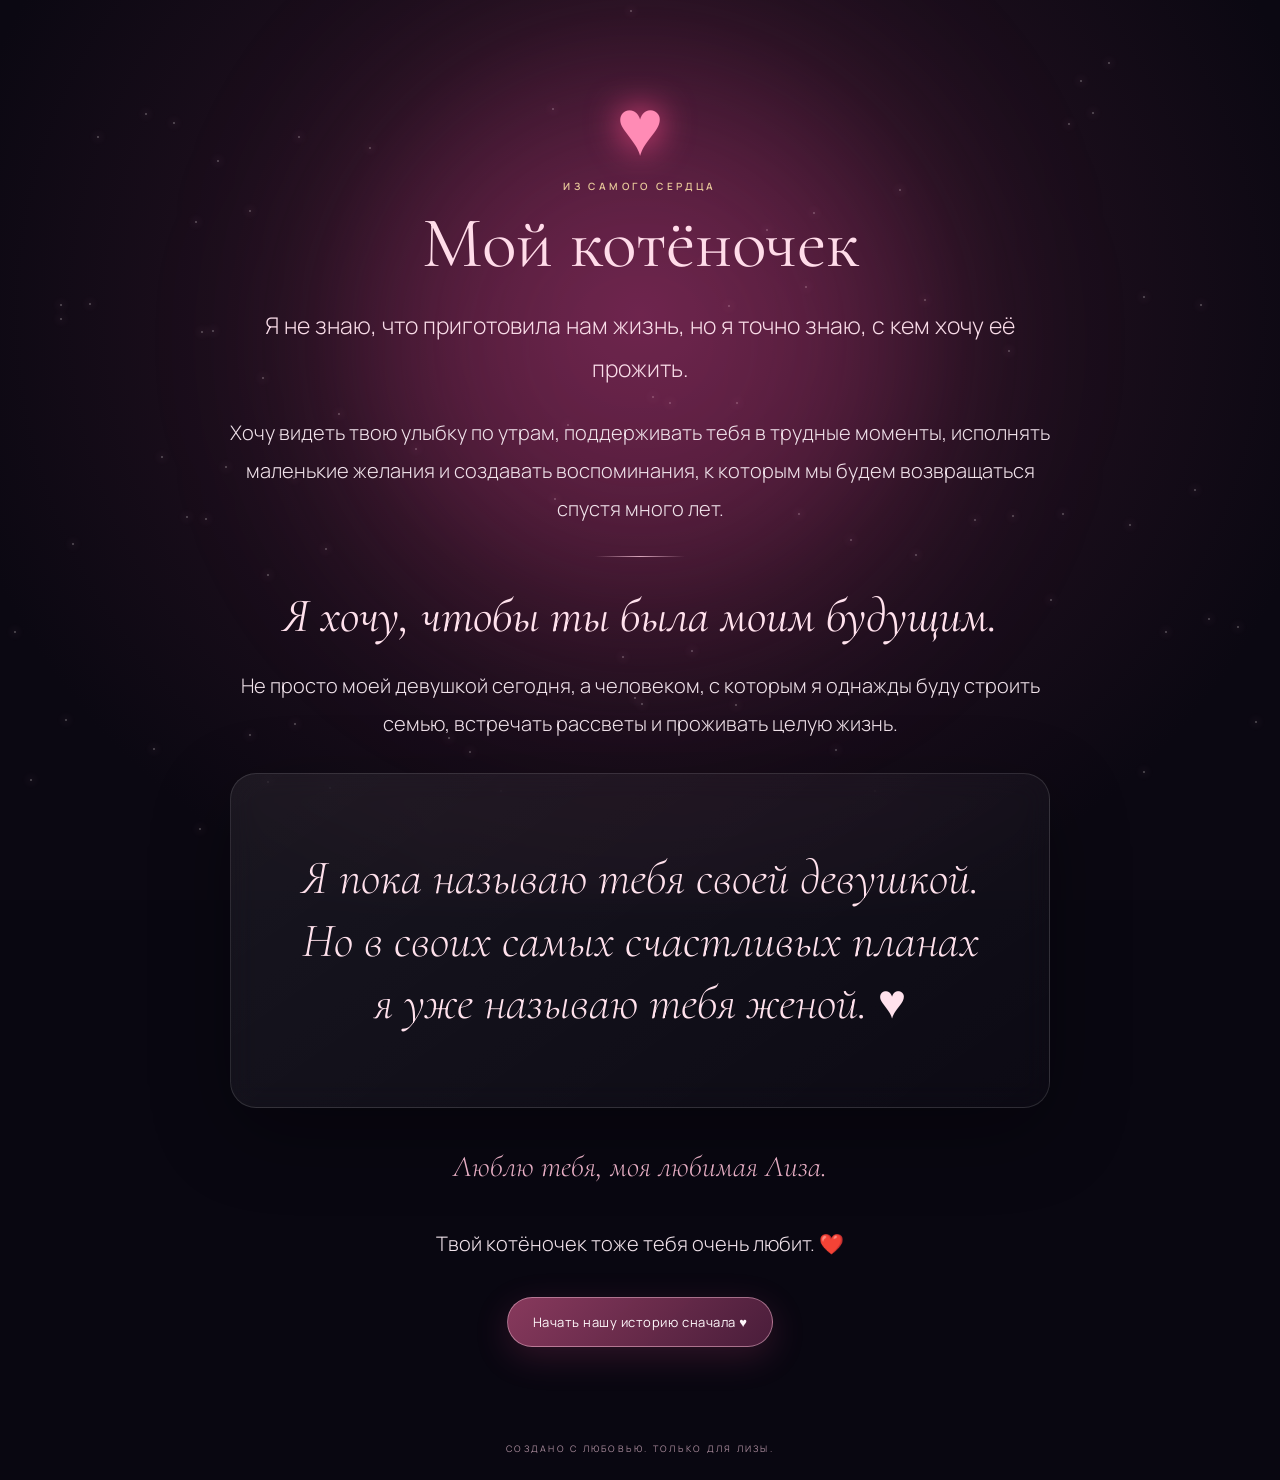
==== forever.html @ e4e8ba5c "Add files via upload" ====
<!doctype html><html lang="ru"><head><meta charset="utf-8"><meta name="viewport" content="width=device-width,initial-scale=1"><meta name="theme-color" content="#090711"><title>Для Лизы ♥</title><link rel="stylesheet" href="style.css"></head><body><div id="sky"></div><div class="ambient"></div><main class="page"><div class="wrap">
<div class="final-heart fade-up" style="font-size:80px;color:#ff8bb5;text-shadow:0 0 35px #ff4c8a">♥</div>
<div class="kicker fade-up delay-1">из самого сердца</div>
<h2 class="fade-up delay-1">Мой котёночек</h2>
<p class="lead fade-up delay-2">Я не знаю, что приготовила нам жизнь, но я точно знаю, с кем хочу её прожить.</p>
<p>Хочу видеть твою улыбку по утрам, поддерживать тебя в трудные моменты, исполнять маленькие желания и создавать воспоминания, к которым мы будем возвращаться спустя много лет.</p>
<div class="rule"></div>
<div class="final-line">Я хочу, чтобы ты была моим будущим.</div>
<p>Не просто моей девушкой сегодня, а человеком, с которым я однажды буду строить семью, встречать рассветы и проживать целую жизнь.</p>
<div class="glass" style="padding:25px;margin:30px auto">
<p class="final-line">Я пока называю тебя своей девушкой.<br>Но в своих самых счастливых планах<br>я уже называю тебя женой. ♥</p>
</div>
<p class="signature">Люблю тебя, моя любимая Лиза.</p>
<p>Твой котёночек тоже тебя очень любит. ❤️</p>
<div class="actions"><a class="btn" href="index.html" data-sparkles>Начать нашу историю сначала ♥</a></div>
</div></main><footer>СОЗДАНО С ЛЮБОВЬЮ. ТОЛЬКО ДЛЯ ЛИЗЫ.</footer><script src="script.js"></script></body></html>
---- style.css ----
@import url('https://fonts.googleapis.com/css2?family=Cormorant+Garamond:ital,wght@0,400;0,500;0,600;1,400;1,500&family=Manrope:wght@300;400;500;600&display=swap');
:root{--night:#090711;--plum:#21101f;--wine:#511d3b;--rose:#ef8eb4;--blush:#ffdce9;--gold:#e8c99a;--muted:#c6aab9}
*{box-sizing:border-box}
html{scroll-behavior:smooth}
body{margin:0;min-height:100vh;color:#fff7fb;background:var(--night);font-family:Manrope,Arial,sans-serif;overflow-x:hidden}
body:before{content:"";position:fixed;inset:0;z-index:-3;background:radial-gradient(ellipse at 50% 35%,#4b1e3d 0%,#21101f 36%,#0b0812 78%)}
#sky{position:fixed;inset:0;z-index:-2;pointer-events:none;overflow:hidden}
.star{position:absolute;width:2px;height:2px;border-radius:50%;background:#fff1f7;box-shadow:0 0 8px 2px #f9c7df66;animation:twinkle var(--dur,3s) ease-in-out infinite alternate;opacity:.3}
@keyframes twinkle{to{opacity:1;transform:scale(1.8)}}
.ambient{position:fixed;width:45vw;height:45vw;min-width:250px;min-height:250px;border-radius:50%;background:#d83e8140;filter:blur(95px);z-index:-1;left:50%;top:38%;transform:translate(-50%,-50%);animation:ambient 9s ease-in-out infinite alternate}
@keyframes ambient{to{transform:translate(-42%,-46%) scale(1.2);opacity:.6}}
.page{min-height:100svh;display:flex;align-items:center;justify-content:center;padding:70px 22px;position:relative}
.wrap{width:min(820px,100%);margin:auto;text-align:center}
.kicker{font-size:10px;letter-spacing:.34em;text-transform:uppercase;color:var(--gold);font-weight:600}
h1,h2,.serif{font-family:'Cormorant Garamond',Georgia,serif;font-weight:400}
h1{font-size:clamp(58px,12vw,112px);line-height:.88;letter-spacing:-.035em;color:#fff0f6;text-shadow:0 0 45px #ef8eb455;margin:26px 0}
h2{font-size:clamp(42px,8vw,72px);line-height:.98;color:var(--blush);margin:15px 0 25px}
p{font-size:clamp(16px,2.5vw,20px);line-height:1.9;color:#f1e3eb;font-weight:300}
.lead{font-size:clamp(18px,3vw,23px);color:#f9dce8}
.small{font-size:12px;color:var(--muted);letter-spacing:.08em}
.actions{display:flex;flex-wrap:wrap;gap:12px;justify-content:center;margin-top:34px}
.btn{display:inline-flex;align-items:center;justify-content:center;gap:10px;padding:15px 25px;border-radius:999px;text-decoration:none;color:#fff8fb;font-size:13px;letter-spacing:.04em;border:1px solid #efb4cc88;background:linear-gradient(135deg,#9b4268dd,#51203fe8);box-shadow:0 10px 35px #d84d8430;transition:transform .3s,box-shadow .3s,border-color .3s;cursor:pointer}
.btn:hover{transform:translateY(-4px);box-shadow:0 16px 45px #e95c984d;border-color:#ffdce9}
.btn.ghost{background:#ffffff09;border-color:#ffffff3b}
.hero-heart{position:relative;width:190px;height:190px;margin:12px auto 20px;display:grid;place-items:center}
.hero-heart:before,.hero-heart:after{content:"";position:absolute;inset:0;border:1px solid #f7b6d533;border-radius:50%;animation:ring 3.6s ease-out infinite}
.hero-heart:after{animation-delay:1.8s}
@keyframes ring{0%{transform:scale(.55);opacity:.7}100%{transform:scale(1.5);opacity:0}}
.heart{font-size:105px;filter:drop-shadow(0 0 20px #ff4c8a) drop-shadow(0 0 50px #e83f8466);animation:heartbeat 1.25s infinite;display:block}
@keyframes heartbeat{0%,100%{transform:scale(1)}12%{transform:scale(1.13)}23%{transform:scale(1)}35%{transform:scale(1.09)}48%{transform:scale(1)}}
.scroll-note{margin-top:30px;display:flex;align-items:center;justify-content:center;gap:10px;color:#c7a9b8;font-size:10px;letter-spacing:.2em;text-transform:uppercase}
.scroll-note:after{content:"";height:1px;width:34px;background:#b7839e}
.fade-up{animation:fadeUp 1.1s cubic-bezier(.2,.7,.2,1) both}
.delay-1{animation-delay:.18s}.delay-2{animation-delay:.38s}.delay-3{animation-delay:.58s}
@keyframes fadeUp{from{opacity:0;transform:translateY(28px);filter:blur(5px)}to{opacity:1;transform:translateY(0);filter:blur(0)}}
.glass{background:linear-gradient(145deg,#ffffff10,#ffffff04);border:1px solid #ffffff20;border-radius:26px;box-shadow:0 25px 80px #0005;backdrop-filter:blur(14px)}
.envelope-stage{width:min(380px,88vw);height:250px;margin:42px auto 22px;perspective:1000px;position:relative}
.envelope{position:absolute;inset:22px 0 0;border-radius:8px;background:linear-gradient(145deg,#b75c80,#71304f);box-shadow:0 22px 55px #0008;cursor:pointer;transition:transform .5s}
.envelope:before{content:"";position:absolute;inset:0;background:linear-gradient(34deg,transparent 49.5%,#d98aa6 50%),linear-gradient(-34deg,transparent 49.5%,#c97898 50%);clip-path:polygon(0 100%,50% 48%,100% 100%);z-index:3}
.flap{position:absolute;inset:0 0 auto;height:58%;background:linear-gradient(145deg,#e4a0b7,#bd6688);clip-path:polygon(0 0,100% 0,50% 100%);transform-origin:top;transition:transform .9s;z-index:4}
.seal{position:absolute;left:50%;top:52%;transform:translate(-50%,-50%);width:56px;height:56px;border-radius:50%;background:radial-gradient(circle at 35% 30%,#ffdae7,#bd3d70 70%);display:grid;place-items:center;font-size:25px;z-index:5;box-shadow:0 0 25px #ffb6d255}
.paper{position:absolute;left:7%;right:7%;top:18%;height:68%;background:#fff3f7;color:#77334f;border-radius:5px;display:flex;align-items:center;justify-content:center;flex-direction:column;padding:15px;transition:transform 1s;z-index:2;font-family:'Cormorant Garamond',serif;font-size:26px;font-style:italic}
.envelope.open .flap{transform:rotateX(180deg);z-index:1}
.envelope.open .paper{transform:translateY(-95px);z-index:6}
.envelope.open{transform:translateY(25px)}
.instruction{font-size:11px;letter-spacing:.12em;color:#d7b5c5}
.photo-card{width:min(470px,92vw);margin:35px auto 25px;padding:10px;border-radius:22px;background:linear-gradient(135deg,#f4d9a4,#f1a6c4 42%,#7c3b60);box-shadow:0 25px 90px #0009,0 0 55px #e984b333;transform:rotate(-1deg);animation:photoFloat 6s ease-in-out infinite}
@keyframes photoFloat{50%{transform:rotate(1deg) translateY(-9px)}}
.photo-card img{width:100%;display:block;border-radius:14px}
.photo-caption{font-family:'Cormorant Garamond',serif;font-size:clamp(23px,4vw,31px);font-style:italic;color:#f8dce8}
.rule{height:1px;width:90px;margin:28px auto;background:linear-gradient(90deg,transparent,#d9a6bd,transparent)}
.final-line{font-family:'Cormorant Garamond',serif;font-size:clamp(29px,6vw,48px);font-style:italic;color:#ffe1ec;line-height:1.3}
.signature{font-family:'Cormorant Garamond',serif;font-style:italic;font-size:30px;color:#f5b9d0}
footer{text-align:center;padding:25px;color:#a98b9c;font-size:9px;letter-spacing:.25em}
.spark{position:fixed;pointer-events:none;z-index:5;font-size:15px;animation:sparkle 1.5s ease-out forwards}
@keyframes sparkle{0%{opacity:0;transform:translateY(0) scale(.5)}20%{opacity:1}100%{opacity:0;transform:translateY(-90px) scale(1.4)}}
@media(max-width:520px){.page{padding:55px 20px}.hero-heart{width:160px;height:160px}.heart{font-size:90px}.envelope-stage{height:220px}}
@media(prefers-reduced-motion:reduce){*,*:before,*:after{animation-duration:.01ms!important;animation-iteration-count:1!important;scroll-behavior:auto!important}}
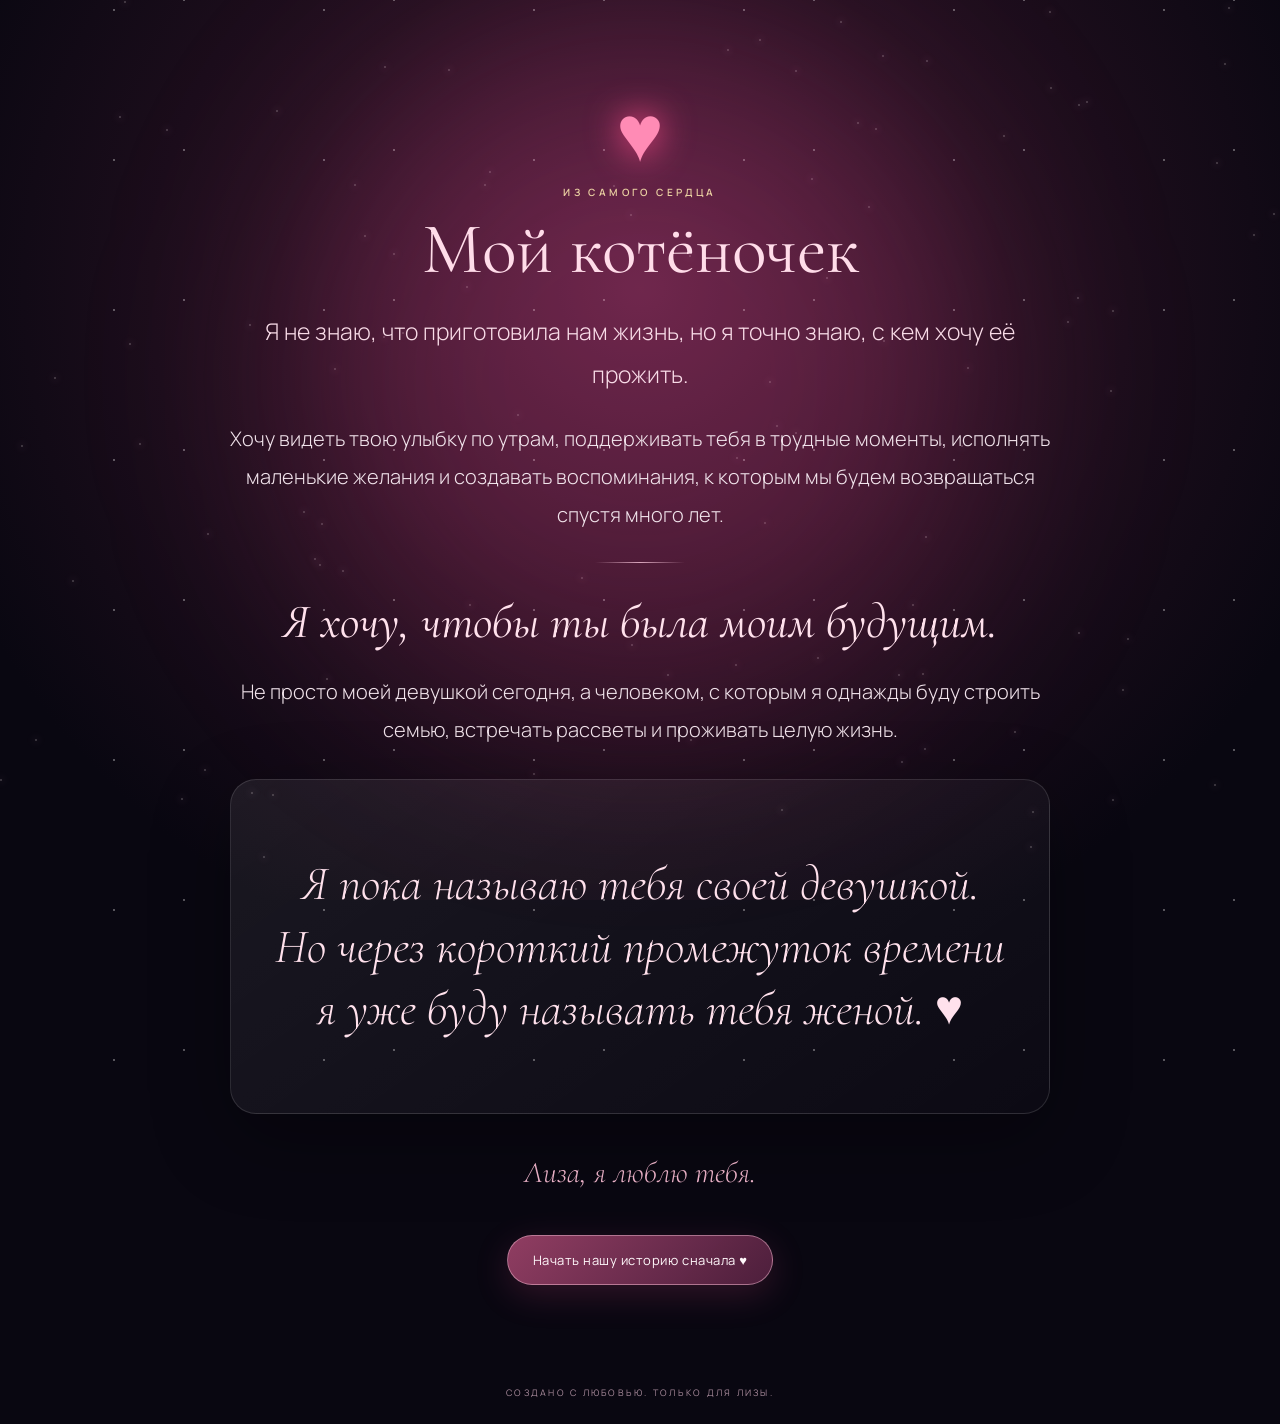
==== commit 426b7f7f: "Update forever.html" ====
--- a/forever.html
+++ b/forever.html
@@ -8,9 +8,8 @@
 <div class="final-line">Я хочу, чтобы ты была моим будущим.</div>
 <p>Не просто моей девушкой сегодня, а человеком, с которым я однажды буду строить семью, встречать рассветы и проживать целую жизнь.</p>
 <div class="glass" style="padding:25px;margin:30px auto">
-<p class="final-line">Я пока называю тебя своей девушкой.<br>Но в своих самых счастливых планах<br>я уже называю тебя женой. ♥</p>
+<p class="final-line">Я пока называю тебя своей девушкой.<br>Но через короткий промежуток времени<br>я уже буду называть тебя женой. ♥</p>
 </div>
-<p class="signature">Люблю тебя, моя любимая Лиза.</p>
-<p>Твой котёночек тоже тебя очень любит. ❤️</p>
+<p class="signature">Лиза, я люблю тебя.</p>
 <div class="actions"><a class="btn" href="index.html" data-sparkles>Начать нашу историю сначала ♥</a></div>
-</div></main><footer>СОЗДАНО С ЛЮБОВЬЮ. ТОЛЬКО ДЛЯ ЛИЗЫ.</footer><script src="script.js"></script></body></html>+</div></main><footer>СОЗДАНО С ЛЮБОВЬЮ. ТОЛЬКО ДЛЯ ЛИЗЫ.</footer><script src="script.js"></script></body></html>
--- a/style.css
+++ b/style.css
@@ -1,59 +1,72 @@
 
-@import url('https://fonts.googleapis.com/css2?family=Cormorant+Garamond:ital,wght@0,400;0,500;0,600;1,400;1,500&family=Manrope:wght@300;400;500;600&display=swap');
-:root{--night:#090711;--plum:#21101f;--wine:#511d3b;--rose:#ef8eb4;--blush:#ffdce9;--gold:#e8c99a;--muted:#c6aab9}
+@import url('https://fonts.googleapis.com/css2?family=Cormorant+Garamond:ital,wght@0,400;0,500;1,400;1,500&family=Manrope:wght@300;400;500;600&display=swap');
+:root{--pink:#f4b6d0;--gold:#ead0a2;--night:#090711}
 *{box-sizing:border-box}
 html{scroll-behavior:smooth}
 body{margin:0;min-height:100vh;color:#fff7fb;background:var(--night);font-family:Manrope,Arial,sans-serif;overflow-x:hidden}
-body:before{content:"";position:fixed;inset:0;z-index:-3;background:radial-gradient(ellipse at 50% 35%,#4b1e3d 0%,#21101f 36%,#0b0812 78%)}
+body:before{content:"";position:fixed;inset:0;z-index:-4;background:radial-gradient(ellipse at 50% 32%,#54213f 0%,#241020 40%,#090711 82%)}
+body:after{content:"";position:fixed;inset:-20%;z-index:-3;pointer-events:none;opacity:.32;background-image:radial-gradient(2px 2px at 20px 30px,#fff 50%,transparent 60%),radial-gradient(1px 1px at 90px 80px,#f6c7dc 50%,transparent 60%),radial-gradient(2px 2px at 160px 40px,#fff 50%,transparent 60%);background-size:210px 150px;animation:star-drift 35s linear infinite}
+@keyframes star-drift{to{background-position:420px 300px}}
 #sky{position:fixed;inset:0;z-index:-2;pointer-events:none;overflow:hidden}
-.star{position:absolute;width:2px;height:2px;border-radius:50%;background:#fff1f7;box-shadow:0 0 8px 2px #f9c7df66;animation:twinkle var(--dur,3s) ease-in-out infinite alternate;opacity:.3}
-@keyframes twinkle{to{opacity:1;transform:scale(1.8)}}
-.ambient{position:fixed;width:45vw;height:45vw;min-width:250px;min-height:250px;border-radius:50%;background:#d83e8140;filter:blur(95px);z-index:-1;left:50%;top:38%;transform:translate(-50%,-50%);animation:ambient 9s ease-in-out infinite alternate}
-@keyframes ambient{to{transform:translate(-42%,-46%) scale(1.2);opacity:.6}}
-.page{min-height:100svh;display:flex;align-items:center;justify-content:center;padding:70px 22px;position:relative}
-.wrap{width:min(820px,100%);margin:auto;text-align:center}
+.star{position:absolute;width:2px;height:2px;border-radius:50%;background:#fff1f7;box-shadow:0 0 9px 2px #f9c7df66;animation:twinkle var(--dur,3s) ease-in-out infinite alternate;opacity:.25}
+@keyframes twinkle{to{opacity:1;transform:scale(1.9)}}
+.ambient{position:fixed;width:55vw;height:55vw;min-width:260px;min-height:260px;border-radius:50%;background:#d83e8135;filter:blur(100px);z-index:-1;left:50%;top:42%;transform:translate(-50%,-50%);animation:ambient 11s ease-in-out infinite alternate}
+@keyframes ambient{to{transform:translate(-43%,-48%) scale(1.22);opacity:.58}}
+.page{min-height:100svh;display:flex;align-items:center;justify-content:center;padding:76px 22px;position:relative}
+.wrap{width:min(820px,100%);margin:auto;text-align:center;animation:scene-in 1s cubic-bezier(.18,.72,.22,1) both}
+@keyframes scene-in{0%{opacity:0;transform:translate3d(0,35px,0) scale(.975);filter:blur(10px)}65%{opacity:1;filter:blur(0)}100%{opacity:1;transform:none;filter:blur(0)}}
+.fade-up{animation:fade-up .9s cubic-bezier(.2,.7,.2,1) both}
+.delay-1{animation-delay:.16s}.delay-2{animation-delay:.32s}.delay-3{animation-delay:.48s}
+@keyframes fade-up{from{opacity:0;transform:translateY(22px)}to{opacity:1;transform:translateY(0)}}
 .kicker{font-size:10px;letter-spacing:.34em;text-transform:uppercase;color:var(--gold);font-weight:600}
 h1,h2,.serif{font-family:'Cormorant Garamond',Georgia,serif;font-weight:400}
 h1{font-size:clamp(58px,12vw,112px);line-height:.88;letter-spacing:-.035em;color:#fff0f6;text-shadow:0 0 45px #ef8eb455;margin:26px 0}
-h2{font-size:clamp(42px,8vw,72px);line-height:.98;color:var(--blush);margin:15px 0 25px}
+h2{font-size:clamp(42px,8vw,72px);line-height:.98;color:#ffdce9;margin:15px 0 25px}
 p{font-size:clamp(16px,2.5vw,20px);line-height:1.9;color:#f1e3eb;font-weight:300}
 .lead{font-size:clamp(18px,3vw,23px);color:#f9dce8}
-.small{font-size:12px;color:var(--muted);letter-spacing:.08em}
 .actions{display:flex;flex-wrap:wrap;gap:12px;justify-content:center;margin-top:34px}
-.btn{display:inline-flex;align-items:center;justify-content:center;gap:10px;padding:15px 25px;border-radius:999px;text-decoration:none;color:#fff8fb;font-size:13px;letter-spacing:.04em;border:1px solid #efb4cc88;background:linear-gradient(135deg,#9b4268dd,#51203fe8);box-shadow:0 10px 35px #d84d8430;transition:transform .3s,box-shadow .3s,border-color .3s;cursor:pointer}
+.btn{display:inline-flex;align-items:center;justify-content:center;gap:10px;padding:15px 25px;border-radius:999px;text-decoration:none;color:#fff8fb;font-size:13px;letter-spacing:.04em;border:1px solid #efb4cc88;background:linear-gradient(135deg,#9b4268ed,#51203ff2);box-shadow:0 10px 35px #d84d8430;transition:transform .35s,box-shadow .35s,border-color .35s;cursor:pointer;position:relative;overflow:hidden}
+.btn:before{content:"";position:absolute;inset:0;transform:translateX(-120%);background:linear-gradient(105deg,transparent 25%,#ffffff40 50%,transparent 75%);transition:transform .7s}
+.btn:hover:before{transform:translateX(120%)}
 .btn:hover{transform:translateY(-4px);box-shadow:0 16px 45px #e95c984d;border-color:#ffdce9}
 .btn.ghost{background:#ffffff09;border-color:#ffffff3b}
 .hero-heart{position:relative;width:190px;height:190px;margin:12px auto 20px;display:grid;place-items:center}
-.hero-heart:before,.hero-heart:after{content:"";position:absolute;inset:0;border:1px solid #f7b6d533;border-radius:50%;animation:ring 3.6s ease-out infinite}
+.hero-heart:before,.hero-heart:after{content:"";position:absolute;inset:0;border:1px solid #f7b6d544;border-radius:50%;animation:ring 3.6s ease-out infinite}
 .hero-heart:after{animation-delay:1.8s}
 @keyframes ring{0%{transform:scale(.55);opacity:.7}100%{transform:scale(1.5);opacity:0}}
 .heart{font-size:105px;filter:drop-shadow(0 0 20px #ff4c8a) drop-shadow(0 0 50px #e83f8466);animation:heartbeat 1.25s infinite;display:block}
 @keyframes heartbeat{0%,100%{transform:scale(1)}12%{transform:scale(1.13)}23%{transform:scale(1)}35%{transform:scale(1.09)}48%{transform:scale(1)}}
-.scroll-note{margin-top:30px;display:flex;align-items:center;justify-content:center;gap:10px;color:#c7a9b8;font-size:10px;letter-spacing:.2em;text-transform:uppercase}
-.scroll-note:after{content:"";height:1px;width:34px;background:#b7839e}
-.fade-up{animation:fadeUp 1.1s cubic-bezier(.2,.7,.2,1) both}
-.delay-1{animation-delay:.18s}.delay-2{animation-delay:.38s}.delay-3{animation-delay:.58s}
-@keyframes fadeUp{from{opacity:0;transform:translateY(28px);filter:blur(5px)}to{opacity:1;transform:translateY(0);filter:blur(0)}}
-.glass{background:linear-gradient(145deg,#ffffff10,#ffffff04);border:1px solid #ffffff20;border-radius:26px;box-shadow:0 25px 80px #0005;backdrop-filter:blur(14px)}
-.envelope-stage{width:min(380px,88vw);height:250px;margin:42px auto 22px;perspective:1000px;position:relative}
-.envelope{position:absolute;inset:22px 0 0;border-radius:8px;background:linear-gradient(145deg,#b75c80,#71304f);box-shadow:0 22px 55px #0008;cursor:pointer;transition:transform .5s}
+.scroll-note{margin-top:30px;color:#c7a9b8;font-size:10px;letter-spacing:.2em;text-transform:uppercase}
+.glass{background:linear-gradient(145deg,#ffffff12,#ffffff04);border:1px solid #ffffff20;border-radius:26px;box-shadow:0 25px 80px #0005;backdrop-filter:blur(14px)}
+.envelope-stage{width:min(380px,88vw);height:250px;margin:42px auto 22px;perspective:1000px}
+.envelope{position:relative;height:220px;border-radius:8px;background:linear-gradient(145deg,#b75c80,#71304f);box-shadow:0 22px 55px #0008;cursor:pointer;transition:transform .7s cubic-bezier(.2,.8,.2,1);transform-style:preserve-3d}
 .envelope:before{content:"";position:absolute;inset:0;background:linear-gradient(34deg,transparent 49.5%,#d98aa6 50%),linear-gradient(-34deg,transparent 49.5%,#c97898 50%);clip-path:polygon(0 100%,50% 48%,100% 100%);z-index:3}
-.flap{position:absolute;inset:0 0 auto;height:58%;background:linear-gradient(145deg,#e4a0b7,#bd6688);clip-path:polygon(0 0,100% 0,50% 100%);transform-origin:top;transition:transform .9s;z-index:4}
+.flap{position:absolute;inset:0 0 auto;height:58%;background:linear-gradient(145deg,#e4a0b7,#bd6688);clip-path:polygon(0 0,100% 0,50% 100%);transform-origin:top;transition:transform .95s cubic-bezier(.2,.8,.2,1);z-index:4}
 .seal{position:absolute;left:50%;top:52%;transform:translate(-50%,-50%);width:56px;height:56px;border-radius:50%;background:radial-gradient(circle at 35% 30%,#ffdae7,#bd3d70 70%);display:grid;place-items:center;font-size:25px;z-index:5;box-shadow:0 0 25px #ffb6d255}
-.paper{position:absolute;left:7%;right:7%;top:18%;height:68%;background:#fff3f7;color:#77334f;border-radius:5px;display:flex;align-items:center;justify-content:center;flex-direction:column;padding:15px;transition:transform 1s;z-index:2;font-family:'Cormorant Garamond',serif;font-size:26px;font-style:italic}
-.envelope.open .flap{transform:rotateX(180deg);z-index:1}
-.envelope.open .paper{transform:translateY(-95px);z-index:6}
-.envelope.open{transform:translateY(25px)}
+.paper{position:absolute;left:7%;right:7%;top:18%;height:68%;background:#fff3f7;color:#77334f;border-radius:5px;display:flex;align-items:center;justify-content:center;flex-direction:column;padding:15px;transition:transform 1s cubic-bezier(.2,.8,.2,1);z-index:2;font-family:'Cormorant Garamond',serif;font-size:26px;font-style:italic}
+.envelope.open .flap{transform:rotateX(180deg);z-index:1}.envelope.open .paper{transform:translateY(-95px);z-index:6}.envelope.open{transform:translateY(24px)}
 .instruction{font-size:11px;letter-spacing:.12em;color:#d7b5c5}
-.photo-card{width:min(470px,92vw);margin:35px auto 25px;padding:10px;border-radius:22px;background:linear-gradient(135deg,#f4d9a4,#f1a6c4 42%,#7c3b60);box-shadow:0 25px 90px #0009,0 0 55px #e984b333;transform:rotate(-1deg);animation:photoFloat 6s ease-in-out infinite}
-@keyframes photoFloat{50%{transform:rotate(1deg) translateY(-9px)}}
+.photo-card{width:min(470px,92vw);margin:35px auto 25px;padding:10px;border-radius:22px;background:linear-gradient(135deg,#f4d9a4,#f1a6c4 42%,#7c3b60);box-shadow:0 25px 90px #0009,0 0 55px #e984b333;transform:rotate(-1deg);animation:photo-float 6s ease-in-out infinite}
+@keyframes photo-float{50%{transform:rotate(1deg) translateY(-9px)}}
 .photo-card img{width:100%;display:block;border-radius:14px}
 .photo-caption{font-family:'Cormorant Garamond',serif;font-size:clamp(23px,4vw,31px);font-style:italic;color:#f8dce8}
 .rule{height:1px;width:90px;margin:28px auto;background:linear-gradient(90deg,transparent,#d9a6bd,transparent)}
 .final-line{font-family:'Cormorant Garamond',serif;font-size:clamp(29px,6vw,48px);font-style:italic;color:#ffe1ec;line-height:1.3}
 .signature{font-family:'Cormorant Garamond',serif;font-style:italic;font-size:30px;color:#f5b9d0}
 footer{text-align:center;padding:25px;color:#a98b9c;font-size:9px;letter-spacing:.25em}
-.spark{position:fixed;pointer-events:none;z-index:5;font-size:15px;animation:sparkle 1.5s ease-out forwards}
+.spark{position:fixed;pointer-events:none;z-index:15;font-size:15px;animation:sparkle 1.5s ease-out forwards}
 @keyframes sparkle{0%{opacity:0;transform:translateY(0) scale(.5)}20%{opacity:1}100%{opacity:0;transform:translateY(-90px) scale(1.4)}}
-@media(max-width:520px){.page{padding:55px 20px}.hero-heart{width:160px;height:160px}.heart{font-size:90px}.envelope-stage{height:220px}}
-@media(prefers-reduced-motion:reduce){*,*:before,*:after{animation-duration:.01ms!important;animation-iteration-count:1!important;scroll-behavior:auto!important}}
+/* Transition: full-screen velvet curtain, bright heart pulse, then reveal next scene */
+#transition{position:fixed;inset:0;z-index:99999;pointer-events:none;display:flex;align-items:center;justify-content:center;visibility:hidden;opacity:0;background:radial-gradient(ellipse at 50% 48%,#a63d6d 0%,#49172f 36%,#100914 78%);transform:scale(1.08);transition:opacity .55s ease,transform .75s cubic-bezier(.65,0,.25,1),visibility .75s}
+#transition:before,#transition:after{content:"";position:absolute;width:22vmax;height:22vmax;min-width:220px;min-height:220px;border:1px solid #ffd6e866;border-radius:50%;box-shadow:0 0 60px #f88bb533,inset 0 0 50px #f88bb522;transform:scale(.15);opacity:0}
+#transition:after{width:44vmax;height:44vmax;min-width:360px;min-height:360px;border-color:#ffe1ed33}
+#transition .trans-heart{position:relative;z-index:2;font-size:clamp(82px,20vw,160px);color:#ffe8f0;text-shadow:0 0 22px #ff8dbb,0 0 65px #ff4b91;opacity:0;transform:scale(.3)}
+body.is-leaving #transition{visibility:visible;opacity:1;transform:scale(1)}
+body.is-leaving #transition:before{animation:halo-expand .85s ease-out forwards}
+body.is-leaving #transition:after{animation:halo-expand 1s .08s ease-out forwards}
+body.is-leaving #transition .trans-heart{animation:heart-bloom .72s .05s cubic-bezier(.2,.8,.2,1) forwards}
+@keyframes halo-expand{0%{transform:scale(.15);opacity:0}25%{opacity:.9}100%{transform:scale(2.8);opacity:0}}
+@keyframes heart-bloom{0%{opacity:0;transform:scale(.3) rotate(-14deg)}35%{opacity:1;transform:scale(1.13) rotate(4deg)}65%{opacity:1;transform:scale(1)}100%{opacity:0;transform:scale(1.55)}}
+body.is-leaving .wrap{filter:blur(7px);transform:scale(.96);opacity:0;transition:all .38s ease}
+@media(max-width:520px){.page{padding:55px 20px}.hero-heart{width:160px;height:160px}.heart{font-size:90px}.envelope-stage{height:230px}}
+@media(prefers-reduced-motion:reduce){*,*:before,*:after{animation-duration:.01ms!important;animation-iteration-count:1!important;scroll-behavior:auto!important;transition-duration:.01ms!important}}
